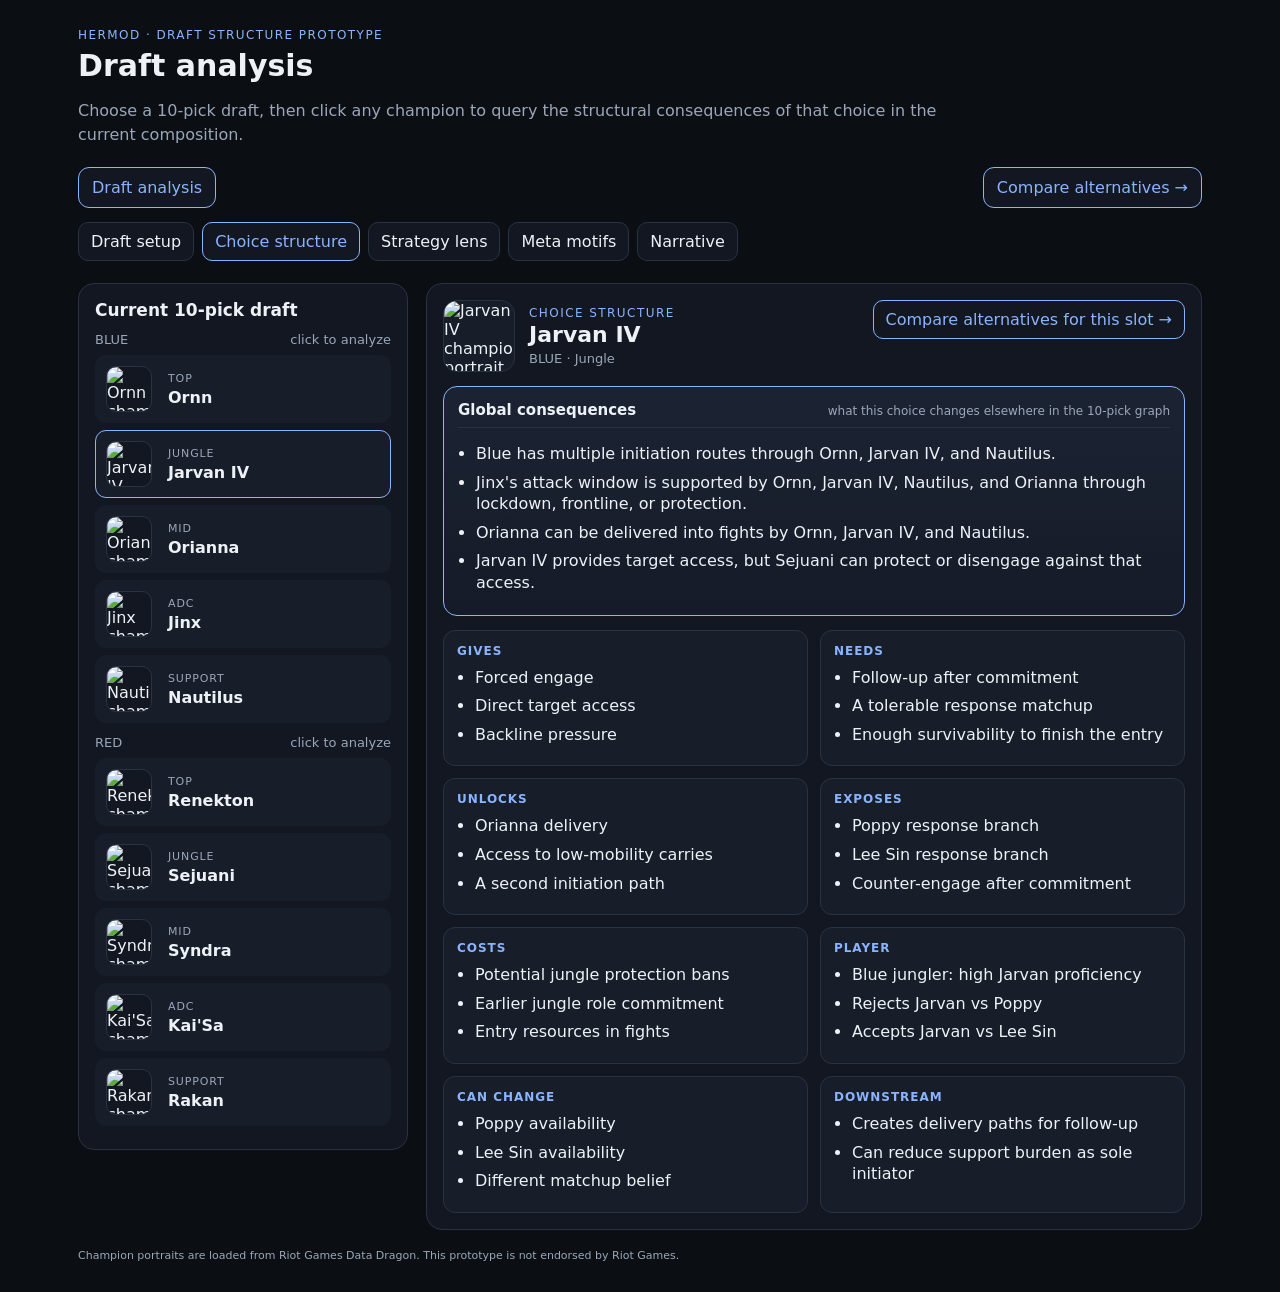
==== index.html @ c9027a92 "initial commit" ====
<!doctype html>
<html lang="en">
<head>
  <meta charset="utf-8" />
  <meta name="viewport" content="width=device-width, initial-scale=1" />
  <title>Hermod Draft Analysis</title>
  <link rel="stylesheet" href="styles.css" />
</head>
<body>
  <main class="shell">
    <div class="eyebrow">Hermod · Draft Structure Prototype</div>
    <h1>Draft analysis</h1>
    <p class="sub">Choose a 10-pick draft, then click any champion to query the structural consequences of that choice in the current composition.</p>

    <nav class="page-nav" aria-label="Primary pages">
      <a class="page-link active" href="index.html">Draft analysis</a>
      <a id="compare-page-link" class="page-link primary" href="compare.html">Compare alternatives →</a>
    </nav>

    <nav class="toolbar" aria-label="Analysis views">
      <button class="tab" data-view="overview">Draft setup</button>
      <button class="tab active" data-view="structure">Choice structure</button>
      <button class="tab" data-view="strategy">Strategy lens</button>
      <button class="tab" data-view="motifs">Meta motifs</button>
      <button class="tab" data-view="narrative">Narrative</button>
    </nav>

    <div class="layout">
      <aside class="panel">
        <h2>Current 10-pick draft</h2>
        <div class="team-title"><span>BLUE</span><span>click to analyze</span></div>
        <div id="blue-team"></div>
        <div class="team-title"><span>RED</span><span>click to analyze</span></div>
        <div id="red-team"></div>
      </aside>

      <section id="main-panel" class="panel" aria-live="polite"></section>
    </div>
    <p class="asset-note">Champion portraits are loaded from Riot Games Data Dragon. This prototype is not endorsed by Riot Games.</p>
  </main>
  <script src="graph.js"></script>
  <script src="app.js"></script>
</body>
</html>
---- styles.css ----
:root {
  --bg: #0b0e13;
  --panel: #121722;
  --panel2: #171d29;
  --text: #eef2f7;
  --muted: #9ba7b8;
  --border: #2a3342;
  --accent: #8ab4ff;
  --good: #78d9a5;
  --warn: #f0c36a;
  --bad: #f28b82;
}
* { box-sizing: border-box; }
body { margin:0; font-family:Inter,ui-sans-serif,system-ui,-apple-system,BlinkMacSystemFont,"Segoe UI",sans-serif; background:var(--bg); color:var(--text); }
button,select { font:inherit; }
button { cursor:pointer; }
a { color:inherit; text-decoration:none; }
.shell { max-width:1180px; margin:0 auto; padding:28px; }
.eyebrow { color:var(--accent); font-size:12px; text-transform:uppercase; letter-spacing:.12em; }
h1 { margin:6px 0 8px; font-size:30px; }
.sub { color:var(--muted); max-width:900px; line-height:1.5; }
.page-nav { display:flex; gap:10px; margin:20px 0 8px; }
.page-link { border:1px solid var(--border); border-radius:11px; padding:10px 13px; background:var(--panel); }
.page-link.active { border-color:var(--accent); color:var(--accent); }
.page-link.primary { margin-left:auto; border-color:var(--accent); color:var(--accent); }
.toolbar { display:flex; flex-wrap:wrap; gap:8px; margin:14px 0 22px; }
.tab,select { border:1px solid var(--border); background:var(--panel); color:var(--text); border-radius:10px; padding:9px 12px; }
.tab.active { border-color:var(--accent); color:var(--accent); }
.layout { display:grid; grid-template-columns:330px 1fr; gap:18px; align-items:start; }
.compare-page-layout { display:grid; grid-template-columns:330px 1fr; gap:18px; align-items:start; margin-top:22px; }
.panel { border:1px solid var(--border); background:var(--panel); border-radius:16px; padding:16px; }
.panel h2 { margin:0 0 12px; font-size:17px; }
.team-title { display:flex; justify-content:space-between; align-items:center; margin:12px 0 8px; color:var(--muted); font-size:13px; }
.slot { width:100%; text-align:left; display:grid; grid-template-columns:78px 1fr; gap:10px; border:1px solid transparent; background:var(--panel2); color:var(--text); border-radius:11px; padding:10px; margin:7px 0; }
.slot:hover { border-color:var(--border); }
.slot.selected { border-color:var(--accent); }
.role { color:var(--muted); text-transform:uppercase; font-size:11px; letter-spacing:.08em; }
.pick { font-weight:600; }
.hero { display:flex; align-items:flex-start; justify-content:space-between; gap:16px; margin-bottom:14px; }
.hero h2 { font-size:22px; margin:2px 0 4px; }
.hero .meta { color:var(--muted); font-size:13px; }
.badge { border:1px solid var(--border); border-radius:999px; padding:6px 9px; font-size:12px; color:var(--muted); white-space:nowrap; }
.action-link,.action-button { border:1px solid var(--accent); color:var(--accent); background:transparent; border-radius:10px; padding:9px 12px; }
.action-button { margin-bottom:14px; }
.grid { display:grid; grid-template-columns:repeat(2,minmax(0,1fr)); gap:12px; }
.card { border:1px solid var(--border); background:var(--panel2); border-radius:12px; padding:13px; min-height:120px; }
.full-card { min-height:0; }
.card h3 { margin:0 0 9px; font-size:12px; color:var(--accent); text-transform:uppercase; letter-spacing:.08em; }
ul { margin:0; padding-left:18px; }
li { margin:7px 0; line-height:1.35; }
.note { color:var(--muted); font-size:13px; line-height:1.5; }
.body-copy { line-height:1.5; margin:0; }
.compare-controls { display:grid; grid-template-columns:repeat(3,minmax(0,1fr)); gap:10px; margin-bottom:14px; }
.compare-controls-two { grid-template-columns:repeat(2,minmax(0,1fr)); }
label { display:block; color:var(--muted); font-size:12px; }
label select { width:100%; margin-top:6px; }
.delta { display:grid; grid-template-columns:repeat(2,minmax(0,1fr)); gap:12px; }
.added h3,.strong h3 { color:var(--good); }
.removed h3,.weak h3 { color:var(--bad); }
.resource h3,.response h3 { color:var(--warn); }
.strategy-list { display:flex; flex-wrap:wrap; gap:8px; margin-bottom:15px; }
.strategy-btn { border:1px solid var(--border); background:var(--panel2); color:var(--text); border-radius:10px; padding:9px 11px; }
.strategy-btn.active { border-color:var(--accent); color:var(--accent); }
.callout { border-left:3px solid var(--accent); background:var(--panel2); padding:14px; border-radius:10px; line-height:1.55; }
.motifs { display:grid; grid-template-columns:repeat(3,minmax(0,1fr)); gap:10px; }
.motif { border:1px solid var(--border); background:var(--panel2); border-radius:12px; padding:12px; }
.motif .name { color:var(--accent); font-size:12px; font-weight:700; letter-spacing:.06em; }
.motif .evidence { margin-top:7px; color:var(--muted); font-size:13px; line-height:1.35; }
.layer-map { display:grid; gap:8px; margin-top:16px; }
.layer-row { display:grid; grid-template-columns:150px 1fr; gap:12px; align-items:center; }
.layer-name { color:var(--accent); font-size:12px; text-transform:uppercase; letter-spacing:.06em; }
.layer-desc { color:var(--muted); font-size:13px; border-left:1px solid var(--border); padding-left:12px; }
.draft-editor { display:grid; grid-template-columns:repeat(2,minmax(0,1fr)); gap:14px; margin-bottom:14px; }
.draft-editor-team { border:1px solid var(--border); background:var(--panel2); border-radius:12px; padding:13px; }
.draft-editor-team h3 { margin:0 0 10px; color:var(--accent); font-size:12px; letter-spacing:.08em; }
.draft-editor-row { display:grid; grid-template-columns:78px 1fr; gap:8px; align-items:center; margin:8px 0; }
.draft-editor-row select { margin:0; }
.section-gap { height:14px; }
.compare-section { margin-top:22px; }
.section-heading { display:flex; align-items:baseline; justify-content:space-between; gap:12px; margin-bottom:10px; }
.section-heading h3 { margin:0; font-size:15px; }
.section-heading span { color:var(--muted); font-size:12px; }
.metric-grid { display:grid; grid-template-columns:repeat(3,minmax(0,1fr)); gap:10px; }
.metric-card-lite { border:1px solid var(--border); background:var(--panel2); border-radius:11px; padding:11px; }
.metric-name { color:var(--muted); font-size:12px; }
.metric-change { margin-top:5px; font-size:18px; }
.comparison-output:empty { display:none; }
@media (max-width:820px) {
  .shell { padding:18px; }
  .layout,.compare-page-layout { grid-template-columns:1fr; }
  .grid,.delta,.motifs,.compare-controls,.draft-editor,.metric-grid { grid-template-columns:1fr; }
  .page-nav { flex-wrap:wrap; }
  .page-link.primary { margin-left:0; }
  .hero { flex-direction:column; }
}

/* Persistent global consequences */
.global-consequences {
  border:1px solid var(--accent);
  background:linear-gradient(180deg, rgba(138,180,255,.08), rgba(138,180,255,.025));
  border-radius:14px;
  padding:14px;
}
.global-consequences .section-heading { margin-bottom:8px; }
.global-consequence-body { border-top:1px solid var(--border); padding-top:8px; }
.compare-global { margin-top:18px; }

/* Delta markers: semantic placement first, polarity second */
.change-list { list-style:none; padding:0; margin:0; }
.change-row { display:grid; grid-template-columns:22px 1fr; gap:8px; align-items:start; margin:8px 0; line-height:1.4; }
.change-symbol { font-weight:800; text-align:center; }
.change-plus .change-symbol, .metric-marker.change-plus { color:var(--good); }
.change-minus .change-symbol, .metric-marker.change-minus { color:var(--bad); }
.change-same .change-symbol { color:var(--muted); }
.change-same { color:var(--muted); }
.change-legend { display:flex; flex-wrap:wrap; gap:10px 16px; color:var(--muted); font-size:12px; margin:2px 0 10px; }
.change-legend strong:first-child { color:var(--good); }
.change-legend span:nth-child(2) strong { color:var(--bad); }
.semantic-delta-card { min-height:150px; }
.metric-marker { display:inline-block; min-width:28px; font-weight:800; }

/* Champion portrait treatment */
.slot { grid-template-columns:52px 1fr; align-items:center; }
.slot-copy { display:flex; flex-direction:column; gap:3px; min-width:0; }
.slot-portrait { width:46px; height:46px; border-radius:10px; object-fit:cover; border:1px solid var(--border); background:var(--panel); }
.champion-hero { display:flex; align-items:center; gap:14px; }
.hero-portrait { width:72px; height:72px; border-radius:14px; object-fit:cover; border:1px solid var(--border); background:var(--panel2); }
.draft-editor-row { grid-template-columns:38px 70px 1fr; }
.editor-portrait { width:34px; height:34px; border-radius:8px; object-fit:cover; border:1px solid var(--border); }
.editor-role { color:var(--muted); text-transform:uppercase; font-size:11px; letter-spacing:.06em; }
.pick-preview { display:grid; grid-template-columns:1fr auto 1fr; gap:12px; align-items:center; margin:4px 0 16px; }
.pick-preview-card { display:flex; align-items:center; gap:10px; border:1px solid var(--border); background:var(--panel2); border-radius:12px; padding:10px; }
.compare-portrait { width:58px; height:58px; border-radius:11px; object-fit:cover; border:1px solid var(--border); }
.compare-arrow { color:var(--accent); font-size:24px; }
.preview-label { color:var(--muted); font-size:11px; text-transform:uppercase; letter-spacing:.06em; margin-bottom:3px; }

/* Explicit structural-source changes: names, not aggregate counts */
.source-change-grid { display:grid; grid-template-columns:repeat(2,minmax(0,1fr)); gap:10px; }
.source-change-card { border:1px solid var(--border); background:var(--panel2); border-radius:12px; padding:12px; }
.source-change-title { color:var(--accent); font-size:12px; text-transform:uppercase; letter-spacing:.08em; margin-bottom:8px; }
.source-preserved { border-top:1px solid var(--border); margin-top:9px; padding-top:9px; color:var(--muted); font-size:12px; }
.source-chip-row { display:flex; flex-wrap:wrap; gap:6px; margin-top:7px; }
.source-chip { display:inline-flex; align-items:center; gap:6px; border:1px solid var(--border); border-radius:999px; padding:4px 8px 4px 4px; color:var(--text); background:var(--panel); }
.source-chip-portrait { width:24px; height:24px; border-radius:50%; object-fit:cover; }
.asset-note { color:var(--muted); font-size:11px; line-height:1.5; margin:18px 0 0; }

@media (max-width:820px) {
  .source-change-grid { grid-template-columns:1fr; }
  .pick-preview { grid-template-columns:1fr; }
  .compare-arrow { transform:rotate(90deg); text-align:center; }
  .draft-editor-row { grid-template-columns:38px 62px 1fr; }
}

/* Strategy lens explanation */
.strategy-intro { max-width:760px; line-height:1.55; font-size:14px !important; }
.strategy-intro strong { color:var(--text); }
.strategy-explainer {
  border:1px solid var(--accent);
  background:linear-gradient(180deg, rgba(138,180,255,.08), rgba(138,180,255,.025));
  border-radius:14px;
  padding:15px;
}
.strategy-explainer-label {
  color:var(--accent);
  font-size:11px;
  text-transform:uppercase;
  letter-spacing:.09em;
  margin-bottom:5px;
}
.strategy-explainer h3 { margin:0 0 8px; font-size:18px; }
.strategy-explainer p { margin:7px 0 0; line-height:1.5; }
.strategy-explainer p strong { color:var(--text); }

/* Draft setup uniqueness */
.draft-editor-row select option:disabled { color: var(--muted); }
.draft-rule { margin: 0 0 14px; border: 1px solid var(--border); background: var(--panel2); color: var(--muted); border-radius: 10px; padding: 10px 12px; font-size: 13px; line-height: 1.45; }
.draft-rule strong { color: var(--text); }
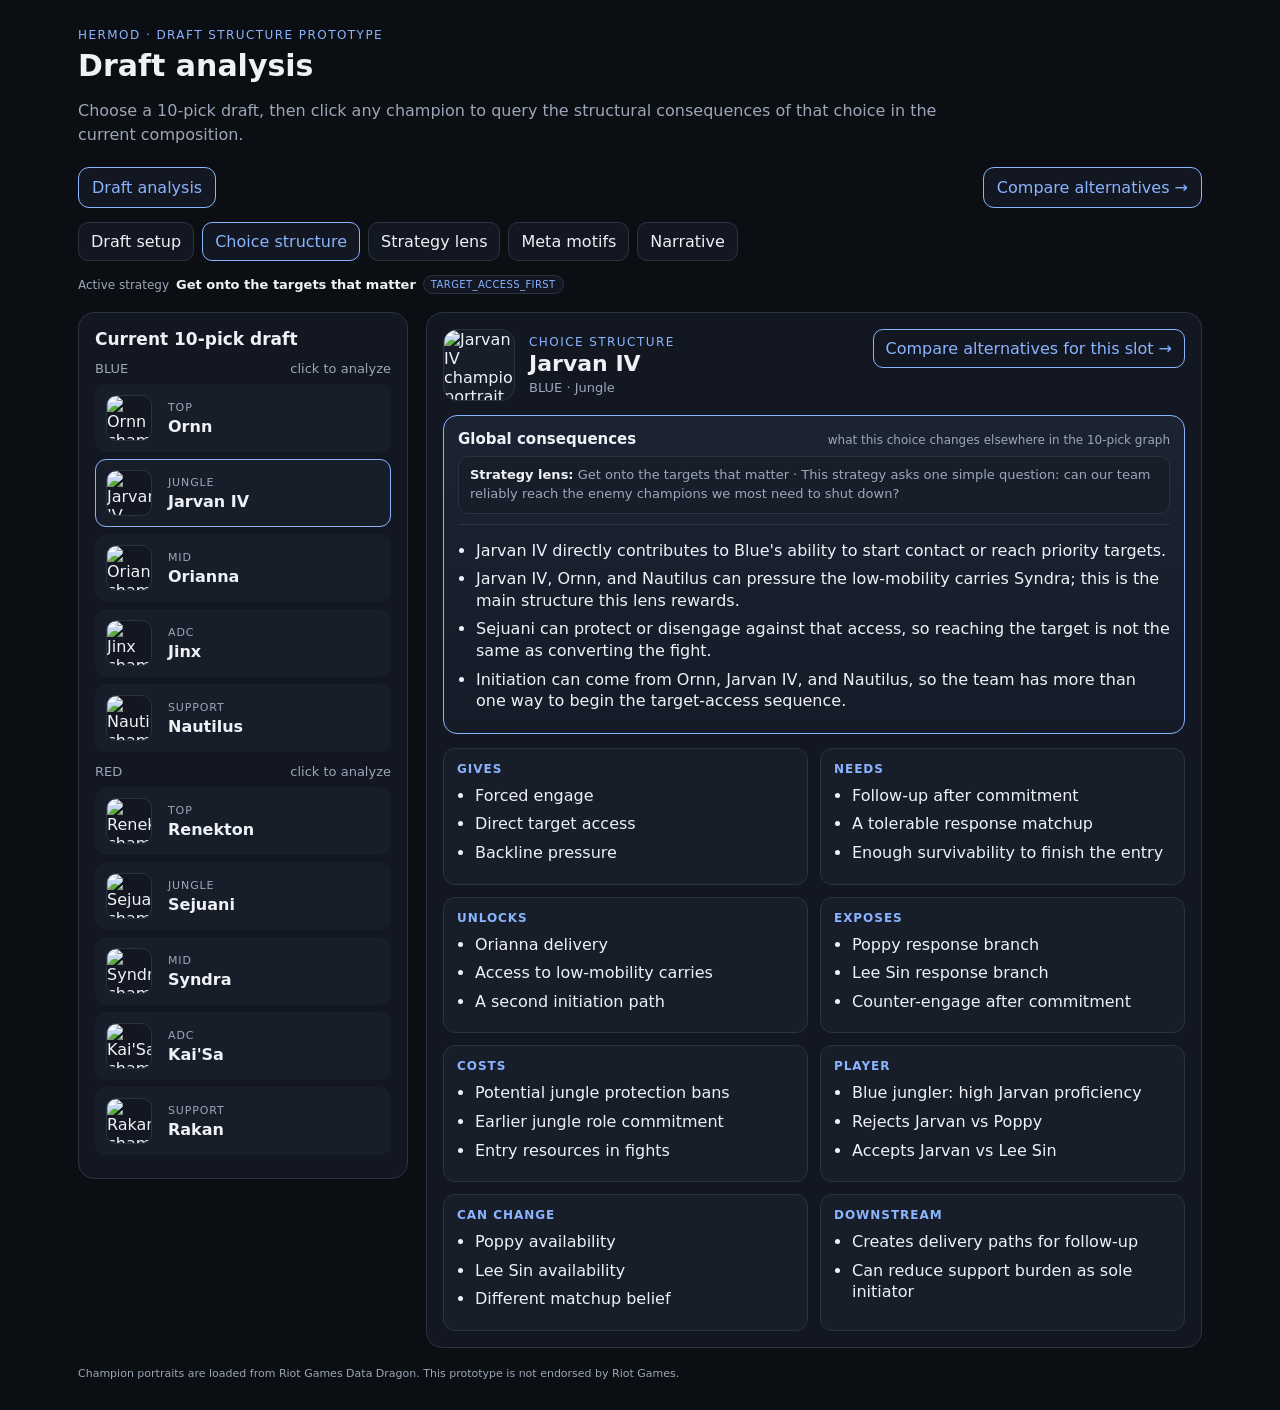
==== commit c8984cc1: "random changes" ====
--- a/index.html
+++ b/index.html
@@ -24,6 +24,7 @@
       <button class="tab" data-view="motifs">Meta motifs</button>
       <button class="tab" data-view="narrative">Narrative</button>
     </nav>
+    <div id="active-strategy-pill" class="active-strategy-pill" aria-live="polite"></div>
 
     <div class="layout">
       <aside class="panel">
--- a/styles.css
+++ b/styles.css
@@ -175,3 +175,43 @@
 .draft-editor-row select option:disabled { color: var(--muted); }
 .draft-rule { margin: 0 0 14px; border: 1px solid var(--border); background: var(--panel2); color: var(--muted); border-radius: 10px; padding: 10px 12px; font-size: 13px; line-height: 1.45; }
 .draft-rule strong { color: var(--text); }
+
+/* Active strategy context persists across analysis and comparison. */
+.strategy-context {
+  margin: 8px 0 10px;
+  padding: 9px 11px;
+  border: 1px solid var(--border);
+  border-radius: 10px;
+  background: var(--panel2);
+  color: var(--muted);
+  font-size: 13px;
+  line-height: 1.45;
+}
+.strategy-context strong { color: var(--text); }
+.strategy-code {
+  margin-left: 6px;
+  color: var(--accent);
+  font-size: 11px;
+  letter-spacing: .05em;
+}
+
+.active-strategy-pill {
+  display:flex;
+  align-items:center;
+  flex-wrap:wrap;
+  gap:7px;
+  margin:-8px 0 18px;
+  color:var(--muted);
+  font-size:12px;
+}
+.active-strategy-pill strong { color:var(--text); font-size:13px; }
+.active-strategy-pill code {
+  border:1px solid var(--border);
+  border-radius:999px;
+  padding:3px 7px;
+  color:var(--accent);
+  background:var(--panel);
+  font-family:inherit;
+  font-size:10px;
+  letter-spacing:.04em;
+}
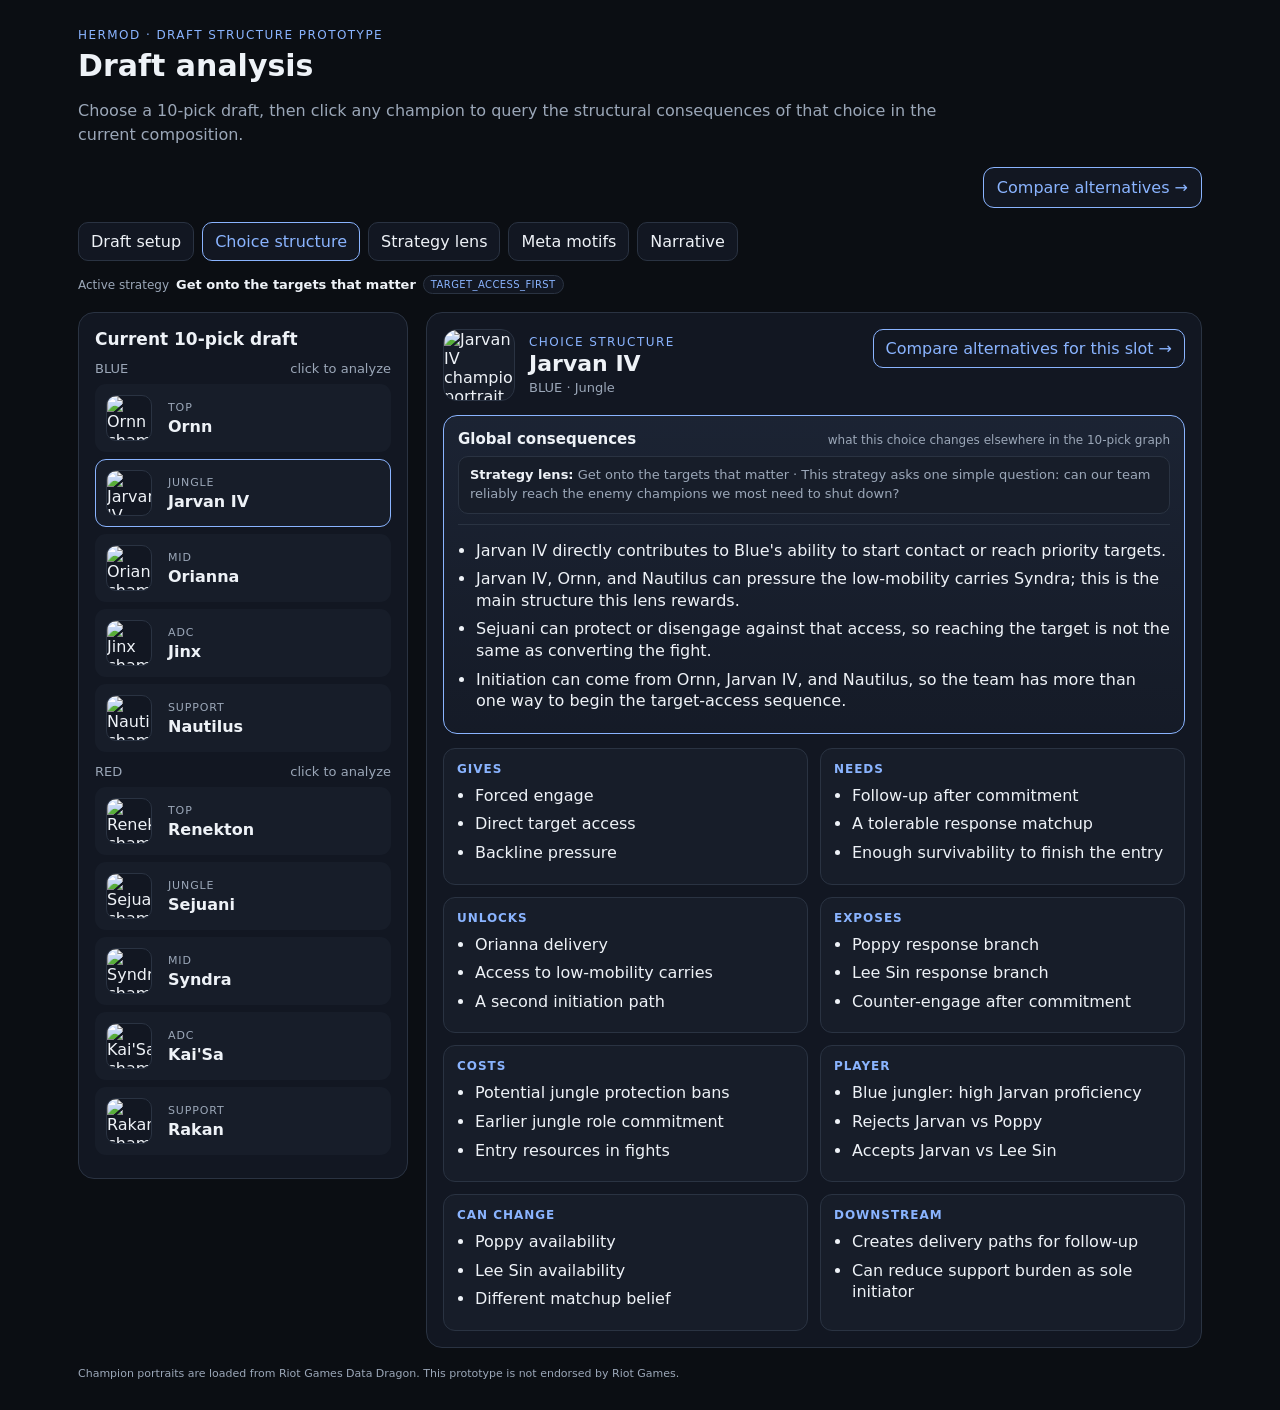
==== commit 62e989d3: "random changes" ====
--- a/index.html
+++ b/index.html
@@ -13,7 +13,9 @@
     <p class="sub">Choose a 10-pick draft, then click any champion to query the structural consequences of that choice in the current composition.</p>
 
     <nav class="page-nav" aria-label="Primary pages">
+      <!--
       <a class="page-link active" href="index.html">Draft analysis</a>
+      -->
       <a id="compare-page-link" class="page-link primary" href="compare.html">Compare alternatives →</a>
     </nav>
 
